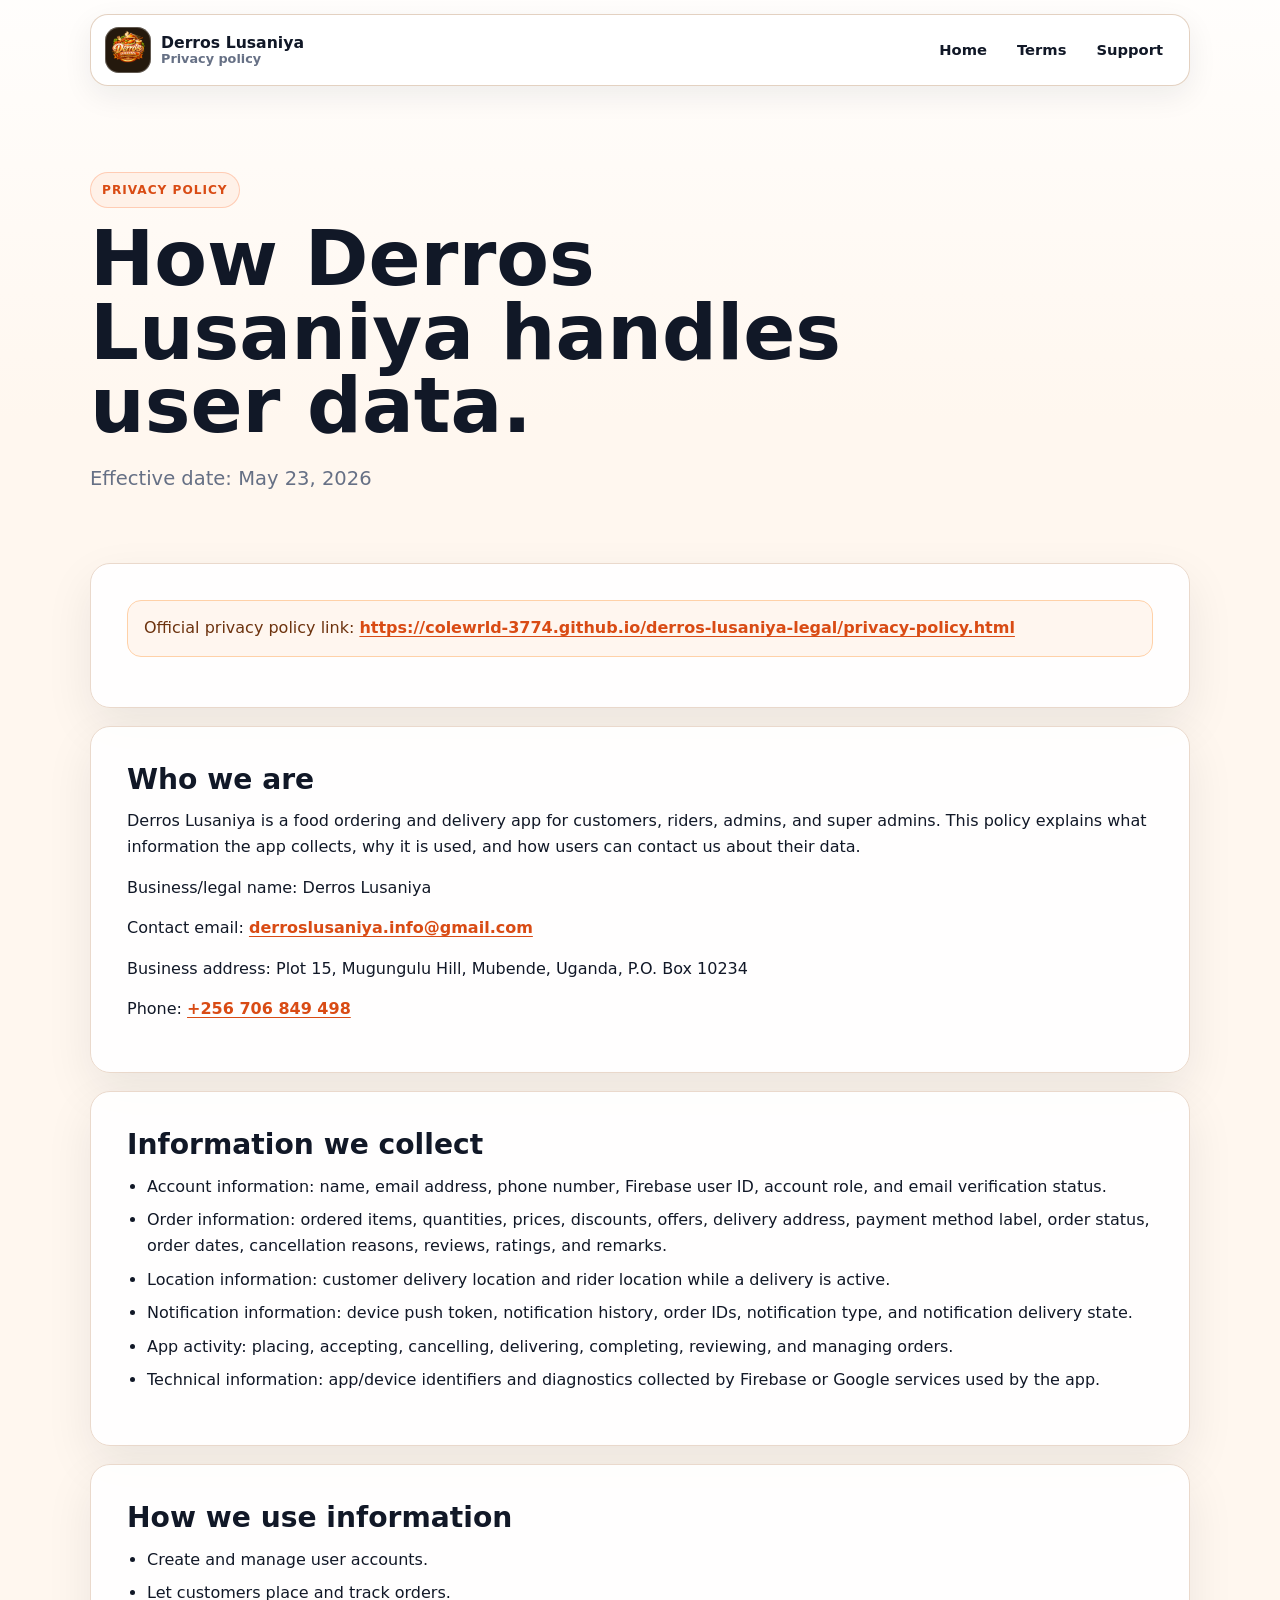
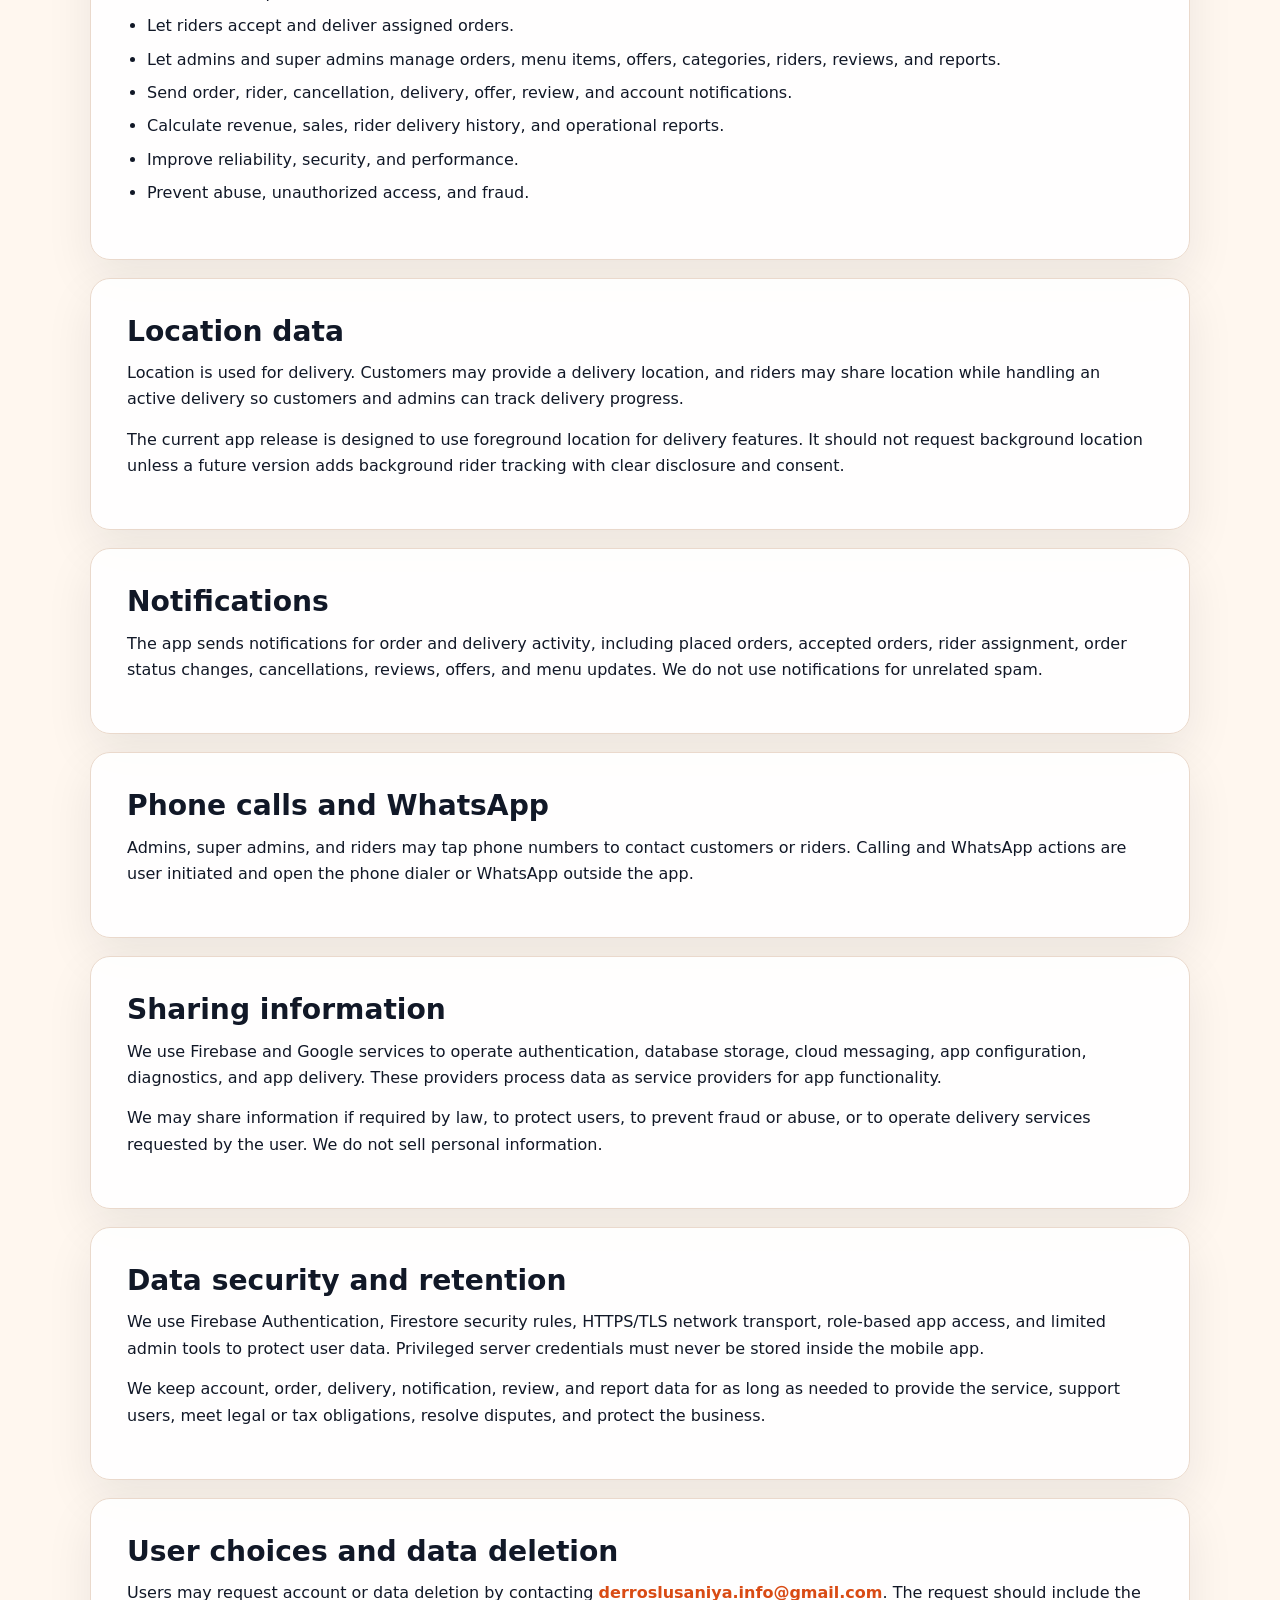
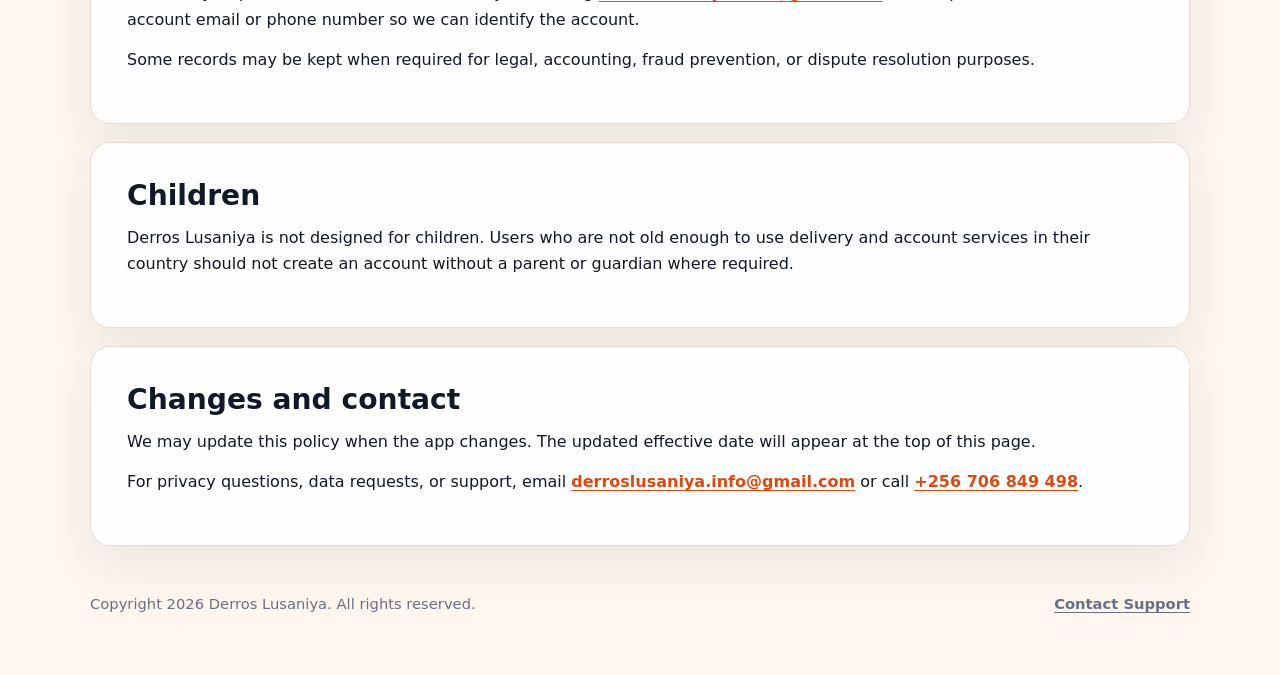
==== privacy-policy.html @ aab91887 "Add official app icon to legal site" ====
<!doctype html>
<html lang="en">
  <head>
    <meta charset="utf-8">
    <meta name="viewport" content="width=device-width, initial-scale=1">
    <title>Privacy Policy - Derros Lusaniya</title>
    <meta name="description" content="Privacy policy for the Derros Lusaniya food ordering and delivery app.">
    <link rel="icon" href="assets/app_logo.png">
    <link rel="stylesheet" href="assets/styles.css">
  </head>
  <body>
    <header class="site-header">
      <a class="brand-link" href="index.html" aria-label="Derros Lusaniya home">
        <span class="brand-mark"><img src="assets/app_logo.png" alt="" aria-hidden="true"></span>
        <span class="brand-copy">
          <strong>Derros Lusaniya</strong>
          <span>Privacy policy</span>
        </span>
      </a>
      <nav class="site-nav" aria-label="Primary navigation">
        <a href="index.html">Home</a>
        <a href="terms-of-service.html">Terms</a>
        <a href="support.html">Support</a>
      </nav>
    </header>
    <main class="page">
      <section class="hero">
        <p class="eyebrow">Privacy Policy</p>
        <h1>How Derros Lusaniya handles user data.</h1>
        <p class="lead">Effective date: May 23, 2026</p>
      </section>

      <section class="section">
        <p class="notice">Official privacy policy link: <a href="https://colewrld-3774.github.io/derros-lusaniya-legal/privacy-policy.html">https://colewrld-3774.github.io/derros-lusaniya-legal/privacy-policy.html</a></p>
      </section>

      <section class="section">
        <h2>Who we are</h2>
        <p>Derros Lusaniya is a food ordering and delivery app for customers, riders, admins, and super admins. This policy explains what information the app collects, why it is used, and how users can contact us about their data.</p>
        <p>Business/legal name: Derros Lusaniya</p>
        <p>Contact email: <a href="mailto:derroslusaniya.info@gmail.com">derroslusaniya.info@gmail.com</a></p>
        <p>Business address: Plot 15, Mugungulu Hill, Mubende, Uganda, P.O. Box 10234</p>
        <p>Phone: <a href="tel:+256706849498">+256 706 849 498</a></p>
      </section>

      <section class="section">
        <h2>Information we collect</h2>
        <ul>
          <li>Account information: name, email address, phone number, Firebase user ID, account role, and email verification status.</li>
          <li>Order information: ordered items, quantities, prices, discounts, offers, delivery address, payment method label, order status, order dates, cancellation reasons, reviews, ratings, and remarks.</li>
          <li>Location information: customer delivery location and rider location while a delivery is active.</li>
          <li>Notification information: device push token, notification history, order IDs, notification type, and notification delivery state.</li>
          <li>App activity: placing, accepting, cancelling, delivering, completing, reviewing, and managing orders.</li>
          <li>Technical information: app/device identifiers and diagnostics collected by Firebase or Google services used by the app.</li>
        </ul>
      </section>

      <section class="section">
        <h2>How we use information</h2>
        <ul>
          <li>Create and manage user accounts.</li>
          <li>Let customers place and track orders.</li>
          <li>Let riders accept and deliver assigned orders.</li>
          <li>Let admins and super admins manage orders, menu items, offers, categories, riders, reviews, and reports.</li>
          <li>Send order, rider, cancellation, delivery, offer, review, and account notifications.</li>
          <li>Calculate revenue, sales, rider delivery history, and operational reports.</li>
          <li>Improve reliability, security, and performance.</li>
          <li>Prevent abuse, unauthorized access, and fraud.</li>
        </ul>
      </section>

      <section class="section">
        <h2>Location data</h2>
        <p>Location is used for delivery. Customers may provide a delivery location, and riders may share location while handling an active delivery so customers and admins can track delivery progress.</p>
        <p>The current app release is designed to use foreground location for delivery features. It should not request background location unless a future version adds background rider tracking with clear disclosure and consent.</p>
      </section>

      <section class="section">
        <h2>Notifications</h2>
        <p>The app sends notifications for order and delivery activity, including placed orders, accepted orders, rider assignment, order status changes, cancellations, reviews, offers, and menu updates. We do not use notifications for unrelated spam.</p>
      </section>

      <section class="section">
        <h2>Phone calls and WhatsApp</h2>
        <p>Admins, super admins, and riders may tap phone numbers to contact customers or riders. Calling and WhatsApp actions are user initiated and open the phone dialer or WhatsApp outside the app.</p>
      </section>

      <section class="section">
        <h2>Sharing information</h2>
        <p>We use Firebase and Google services to operate authentication, database storage, cloud messaging, app configuration, diagnostics, and app delivery. These providers process data as service providers for app functionality.</p>
        <p>We may share information if required by law, to protect users, to prevent fraud or abuse, or to operate delivery services requested by the user. We do not sell personal information.</p>
      </section>

      <section class="section">
        <h2>Data security and retention</h2>
        <p>We use Firebase Authentication, Firestore security rules, HTTPS/TLS network transport, role-based app access, and limited admin tools to protect user data. Privileged server credentials must never be stored inside the mobile app.</p>
        <p>We keep account, order, delivery, notification, review, and report data for as long as needed to provide the service, support users, meet legal or tax obligations, resolve disputes, and protect the business.</p>
      </section>

      <section class="section">
        <h2>User choices and data deletion</h2>
        <p>Users may request account or data deletion by contacting <a href="mailto:derroslusaniya.info@gmail.com">derroslusaniya.info@gmail.com</a>. The request should include the account email or phone number so we can identify the account.</p>
        <p>Some records may be kept when required for legal, accounting, fraud prevention, or dispute resolution purposes.</p>
      </section>

      <section class="section">
        <h2>Children</h2>
        <p>Derros Lusaniya is not designed for children. Users who are not old enough to use delivery and account services in their country should not create an account without a parent or guardian where required.</p>
      </section>

      <section class="section">
        <h2>Changes and contact</h2>
        <p>We may update this policy when the app changes. The updated effective date will appear at the top of this page.</p>
        <p>For privacy questions, data requests, or support, email <a href="mailto:derroslusaniya.info@gmail.com">derroslusaniya.info@gmail.com</a> or call <a href="tel:+256706849498">+256 706 849 498</a>.</p>
      </section>
    </main>
    <footer class="page footer">
      <p>Copyright <span id="year"></span> Derros Lusaniya. All rights reserved.</p>
      <a href="support.html">Contact Support</a>
    </footer>
    <script>document.getElementById('year').textContent = new Date().getFullYear();</script>
  </body>
</html>
---- assets/styles.css ----
:root {
  color-scheme: light;
  --bg: #fff7ef;
  --surface: #ffffff;
  --surface-soft: #fffaf6;
  --ink: #111827;
  --muted: #667085;
  --brand: #ff6b2d;
  --brand-strong: #d94b14;
  --accent: #0f766e;
  --line: #ead9cc;
  --line-strong: #d9bfa9;
  --shadow: 0 18px 48px rgba(17, 24, 39, 0.08);
}

* {
  box-sizing: border-box;
}

html {
  scroll-behavior: smooth;
}

body {
  margin: 0;
  font-family: Inter, ui-sans-serif, system-ui, -apple-system, BlinkMacSystemFont, "Segoe UI", sans-serif;
  line-height: 1.65;
  color: var(--ink);
  background:
    linear-gradient(180deg, rgba(255, 255, 255, 0.82), rgba(255, 247, 239, 0.94) 420px),
    var(--bg);
  overflow-x: hidden;
}

a {
  color: var(--brand-strong);
  font-weight: 700;
  overflow-wrap: anywhere;
  text-underline-offset: 3px;
}

a:hover {
  color: #9f3412;
}

.page {
  width: min(1100px, calc(100% - 32px));
  max-width: calc(100vw - 32px);
  margin: 0 auto;
}

.site-header {
  position: sticky;
  top: 0;
  z-index: 10;
  width: min(1100px, calc(100% - 32px));
  max-width: calc(100vw - 32px);
  margin: 14px auto 0;
  display: flex;
  align-items: center;
  justify-content: space-between;
  gap: 18px;
  padding: 12px 14px;
  border: 1px solid rgba(217, 191, 169, 0.72);
  border-radius: 18px;
  background: rgba(255, 255, 255, 0.9);
  box-shadow: 0 10px 30px rgba(17, 24, 39, 0.07);
  backdrop-filter: blur(14px);
}

.brand-link {
  display: inline-flex;
  align-items: center;
  gap: 10px;
  color: var(--ink);
  text-decoration: none;
  white-space: nowrap;
}

.brand-mark {
  display: inline-grid;
  width: 46px;
  height: 46px;
  place-items: center;
  border-radius: 14px;
  background: #24190d;
  overflow: hidden;
  box-shadow: inset 0 0 0 1px rgba(255, 255, 255, 0.28);
}

.brand-mark img {
  width: 100%;
  height: 100%;
  object-fit: cover;
}

.brand-copy {
  display: grid;
  line-height: 1.15;
}

.brand-copy strong {
  font-size: 0.98rem;
}

.brand-copy span {
  color: var(--muted);
  font-size: 0.8rem;
  font-weight: 650;
}

.site-nav {
  display: flex;
  flex-wrap: wrap;
  justify-content: flex-end;
  gap: 6px;
}

.site-nav a {
  min-height: 38px;
  display: inline-flex;
  align-items: center;
  padding: 8px 12px;
  border-radius: 999px;
  color: var(--ink);
  font-size: 0.92rem;
  text-decoration: none;
}

.site-nav a:hover {
  background: var(--surface-soft);
}

.hero {
  padding: clamp(48px, 7vw, 86px) 0 clamp(28px, 5vw, 54px);
}

.hero-panel {
  display: grid;
  grid-template-columns: minmax(0, 1.35fr) minmax(280px, 0.65fr);
  gap: clamp(22px, 5vw, 56px);
  align-items: end;
}

.hero-panel > *,
.section > *,
.card > *,
.contact-row > * {
  min-width: 0;
}

.eyebrow {
  width: fit-content;
  margin: 0 0 14px;
  padding: 7px 11px;
  border: 1px solid rgba(255, 107, 45, 0.28);
  border-radius: 999px;
  background: #fff1e8;
  color: var(--brand-strong);
  font-size: 0.76rem;
  font-weight: 850;
  letter-spacing: 0.08em;
  text-transform: uppercase;
}

h1 {
  margin: 0;
  max-width: 800px;
  font-size: clamp(2.45rem, 6vw, 5.65rem);
  line-height: 0.96;
  letter-spacing: 0;
}

h2 {
  margin: 0 0 12px;
  font-size: clamp(1.35rem, 2.2vw, 2rem);
  line-height: 1.18;
}

h3 {
  margin: 22px 0 8px;
  font-size: 1.02rem;
}

p {
  margin: 0 0 14px;
}

ul {
  margin: 0 0 16px 20px;
  padding: 0;
}

li + li {
  margin-top: 7px;
}

.lead {
  max-width: 720px;
  margin-top: 20px;
  font-size: clamp(1.04rem, 2vw, 1.22rem);
  color: var(--muted);
  overflow-wrap: anywhere;
}

.hero-card {
  border: 1px solid var(--line);
  border-radius: 22px;
  padding: 22px;
  background: var(--surface);
  box-shadow: var(--shadow);
}

.hero-card strong {
  display: block;
  margin-bottom: 8px;
  font-size: 1rem;
}

.hero-card p:last-child {
  margin-bottom: 0;
}

.nav {
  display: flex;
  flex-wrap: wrap;
  gap: 10px;
  padding: 22px 0 0;
}

.nav a,
.button,
.contact-action {
  display: inline-flex;
  align-items: center;
  justify-content: center;
  min-height: 44px;
  padding: 10px 15px;
  border: 1px solid var(--line);
  border-radius: 999px;
  color: var(--ink);
  text-decoration: none;
  font-weight: 800;
  background: var(--surface);
  transition: transform 160ms ease, box-shadow 160ms ease, border-color 160ms ease;
}

.contact-action {
  width: 100%;
}

.nav a:hover,
.button:hover,
.contact-action:hover {
  transform: translateY(-1px);
  border-color: var(--line-strong);
  box-shadow: 0 12px 26px rgba(17, 24, 39, 0.08);
}

.button.primary,
.contact-action.primary {
  border-color: var(--brand);
  color: #ffffff;
  background: var(--brand);
}

.grid {
  display: grid;
  grid-template-columns: repeat(3, minmax(0, 1fr));
  gap: 18px;
  margin: 10px 0 34px;
}

.contact-grid {
  display: grid;
  grid-template-columns: repeat(3, minmax(0, 1fr));
  gap: 14px;
  margin-top: 18px;
}

.card,
.section {
  border: 1px solid var(--line);
  border-radius: 20px;
  background: rgba(255, 255, 255, 0.92);
  box-shadow: var(--shadow);
}

.card {
  position: relative;
  min-height: 230px;
  display: flex;
  flex-direction: column;
  justify-content: space-between;
  padding: 24px;
  overflow: hidden;
}

.card::before {
  content: "";
  position: absolute;
  inset: 0 auto auto 0;
  width: 100%;
  height: 4px;
  background: var(--brand);
}

.section {
  padding: clamp(22px, 4vw, 36px);
  margin-bottom: 18px;
}

.section.narrow {
  max-width: 860px;
}

.section-header {
  display: flex;
  flex-wrap: wrap;
  align-items: flex-start;
  justify-content: space-between;
  gap: 18px;
  margin-bottom: 14px;
}

.muted {
  color: var(--muted);
}

.notice {
  padding: 14px 16px;
  border: 1px solid #ffd1a8;
  border-radius: 14px;
  background: #fff6ef;
  color: #6d330f;
}

.contact-list {
  display: grid;
  gap: 12px;
  margin-top: 8px;
}

.contact-row {
  display: grid;
  grid-template-columns: 110px minmax(0, 1fr);
  gap: 12px;
  padding: 14px 0;
  border-bottom: 1px solid var(--line);
}

.contact-row:last-child {
  border-bottom: 0;
}

.contact-row span {
  color: var(--muted);
  font-weight: 800;
}

.footer {
  display: flex;
  justify-content: space-between;
  gap: 18px;
  padding: 28px 0 44px;
  color: var(--muted);
  font-size: 0.92rem;
}

.footer a {
  color: var(--muted);
}

@media (max-width: 860px) {
  .site-header {
    position: static;
    align-items: flex-start;
    flex-direction: column;
  }

  .site-nav {
    justify-content: flex-start;
  }

  .hero-panel,
  .grid,
  .contact-grid {
    grid-template-columns: 1fr;
  }

  .card {
    min-height: 0;
  }
}

@media (max-width: 560px) {
  .page,
  .site-header {
    width: min(calc(100% - 24px), 1100px);
    max-width: calc(100vw - 24px);
  }

  h1 {
    font-size: clamp(2.2rem, 13vw, 3.8rem);
  }

  .section,
  .hero-card,
  .card {
    border-radius: 16px;
  }

  .contact-row {
    grid-template-columns: 1fr;
    gap: 2px;
  }

  .site-nav a {
    padding-inline: 10px;
  }
}
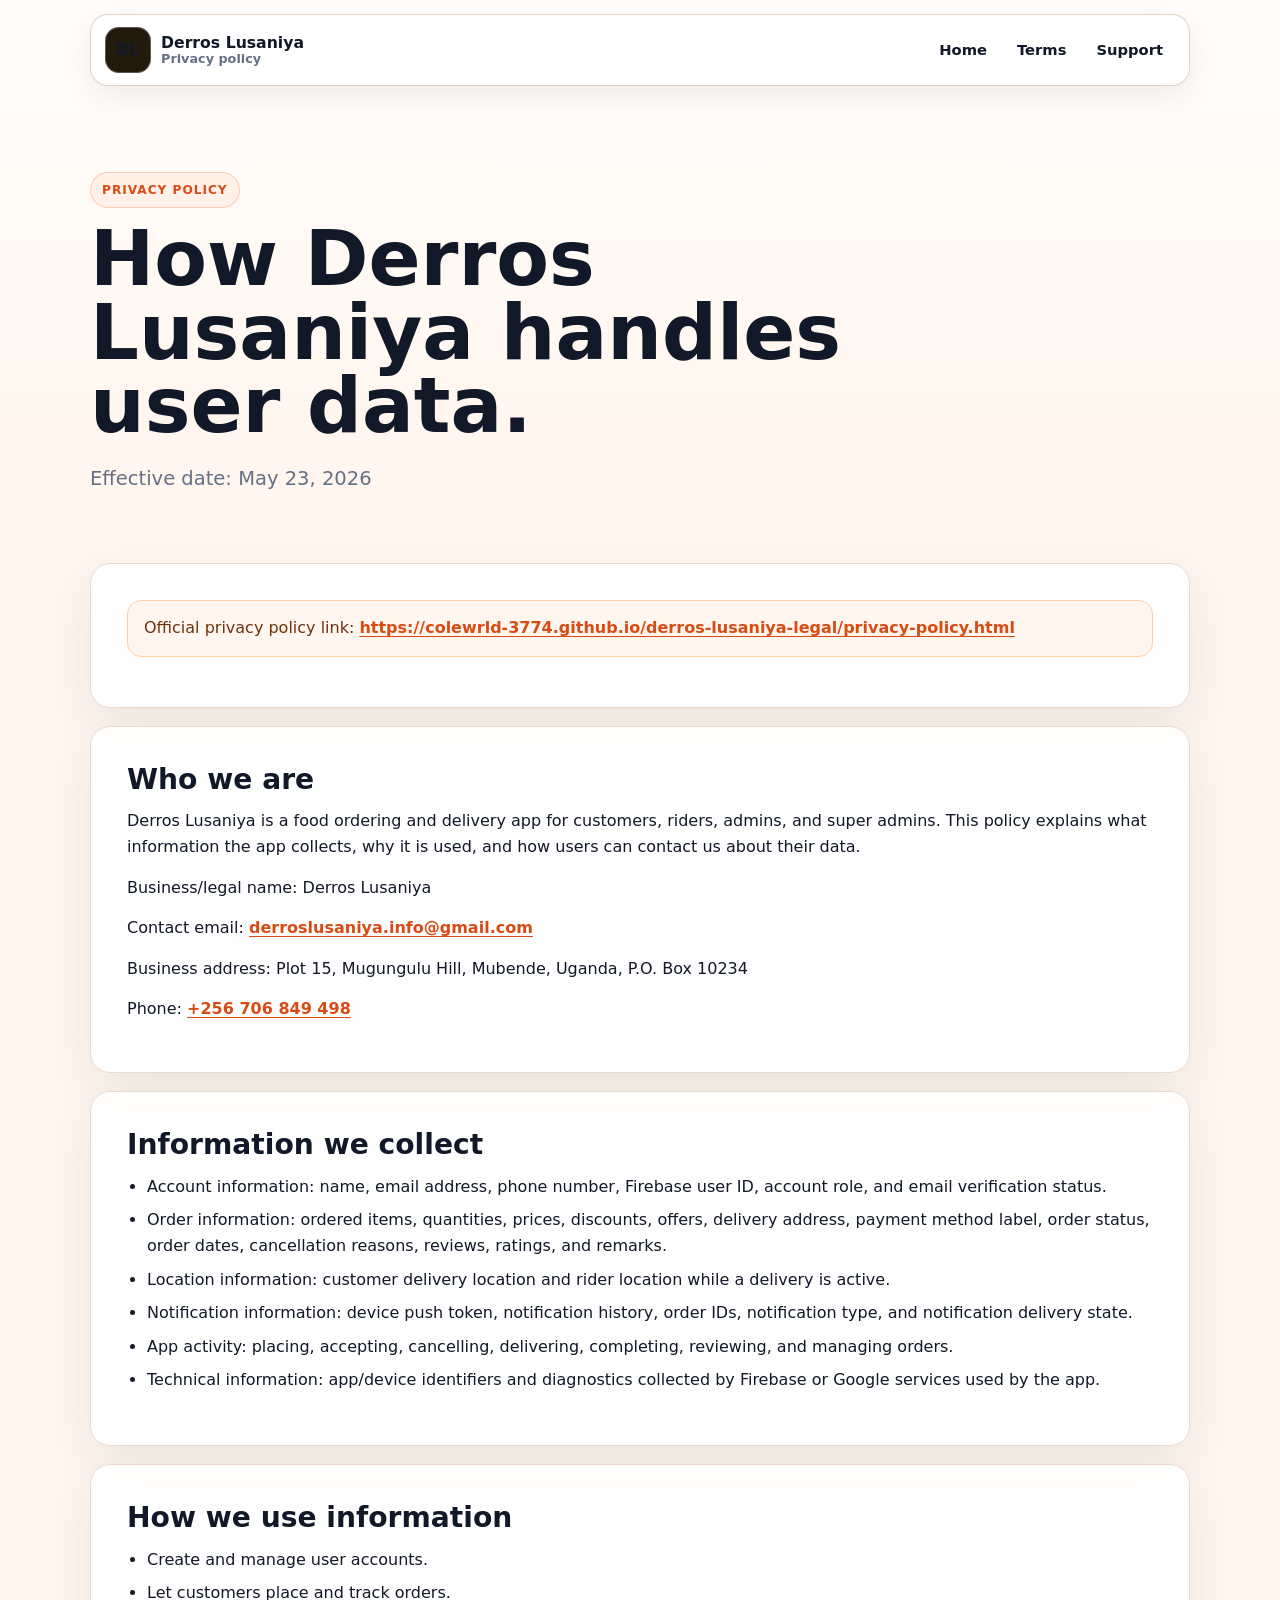
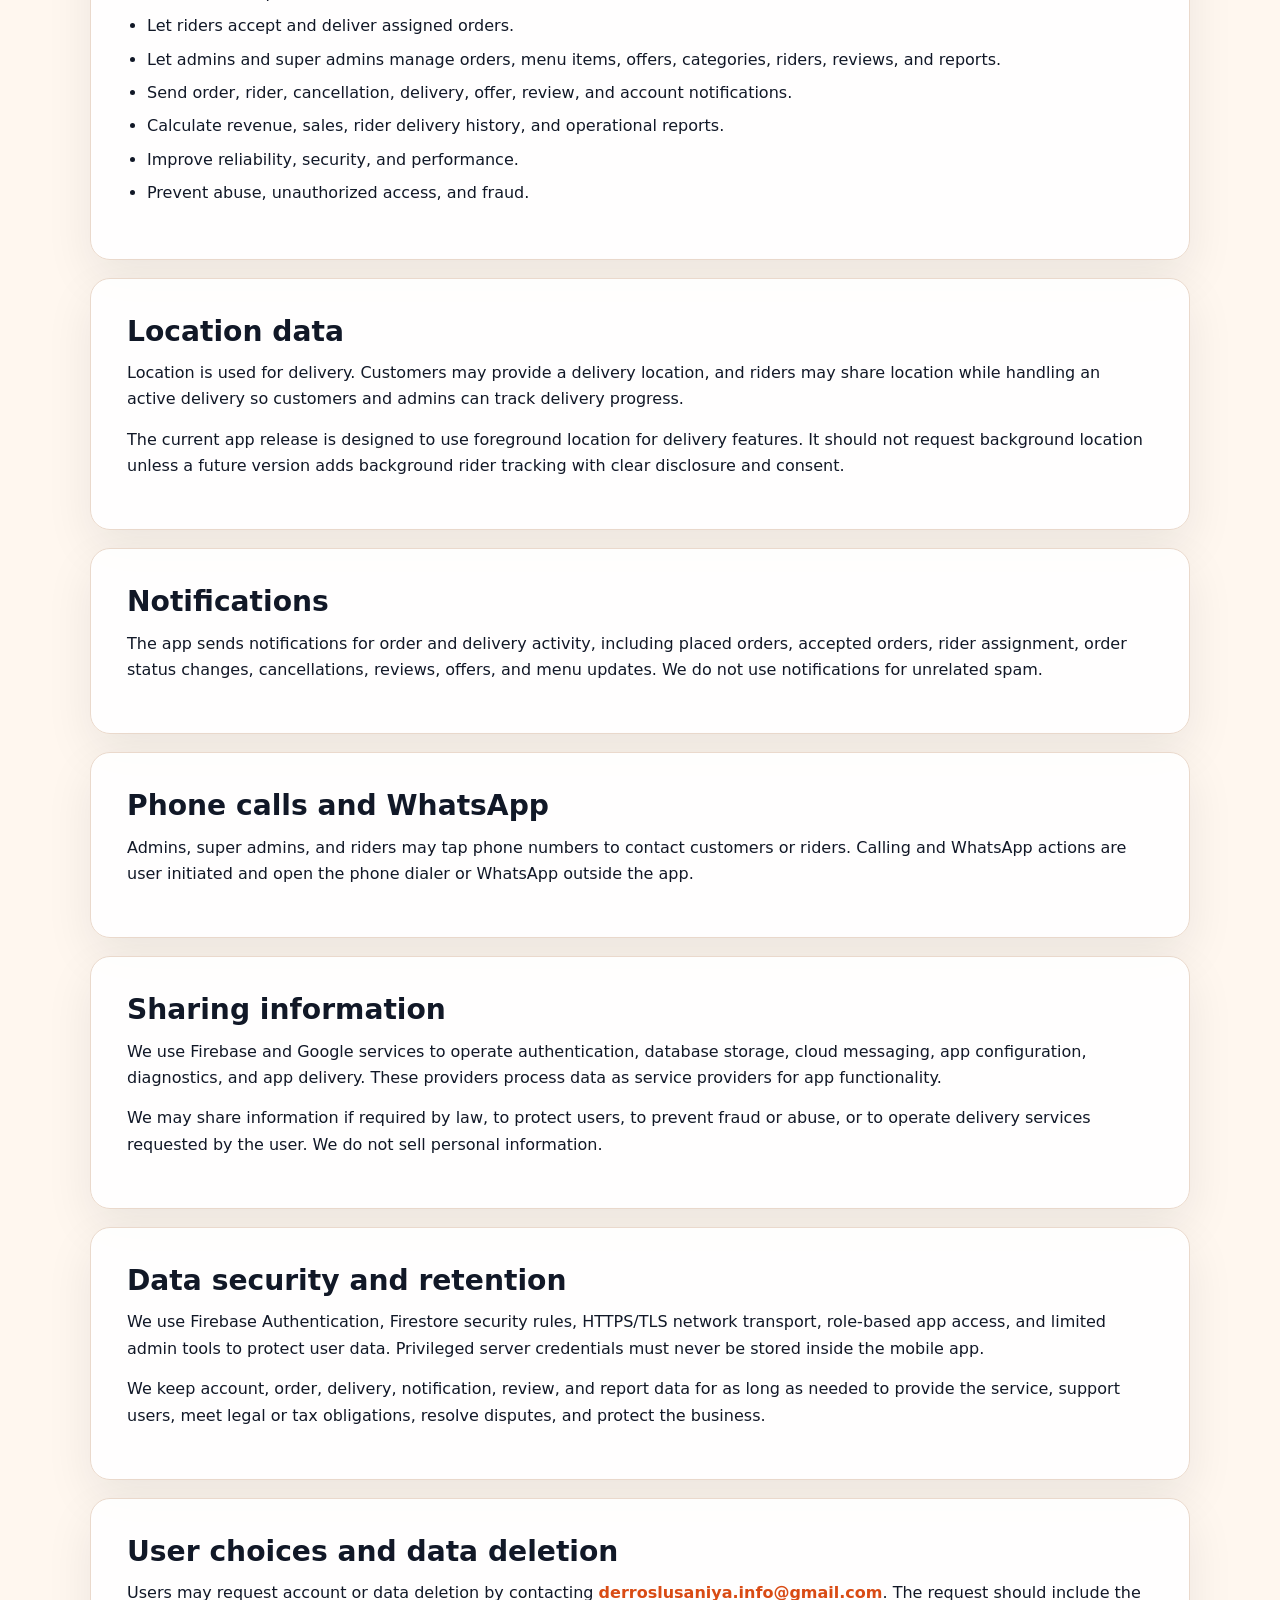
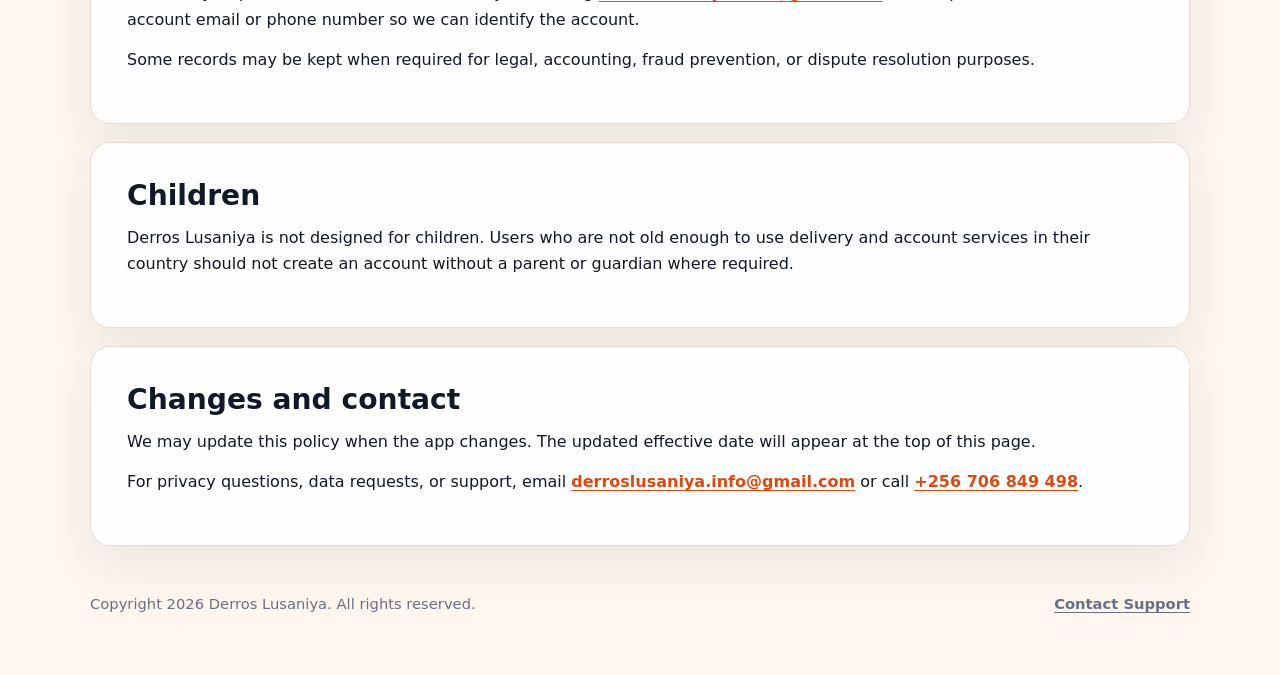
==== commit 1c0b960e: "Add files via upload" ====
--- a/privacy-policy.html
+++ b/privacy-policy.html
@@ -5,13 +5,12 @@
     <meta name="viewport" content="width=device-width, initial-scale=1">
     <title>Privacy Policy - Derros Lusaniya</title>
     <meta name="description" content="Privacy policy for the Derros Lusaniya food ordering and delivery app.">
-    <link rel="icon" href="assets/app_logo.png">
     <link rel="stylesheet" href="assets/styles.css">
   </head>
   <body>
     <header class="site-header">
       <a class="brand-link" href="index.html" aria-label="Derros Lusaniya home">
-        <span class="brand-mark"><img src="assets/app_logo.png" alt="" aria-hidden="true"></span>
+        <span class="brand-mark">DL</span>
         <span class="brand-copy">
           <strong>Derros Lusaniya</strong>
           <span>Privacy policy</span>
